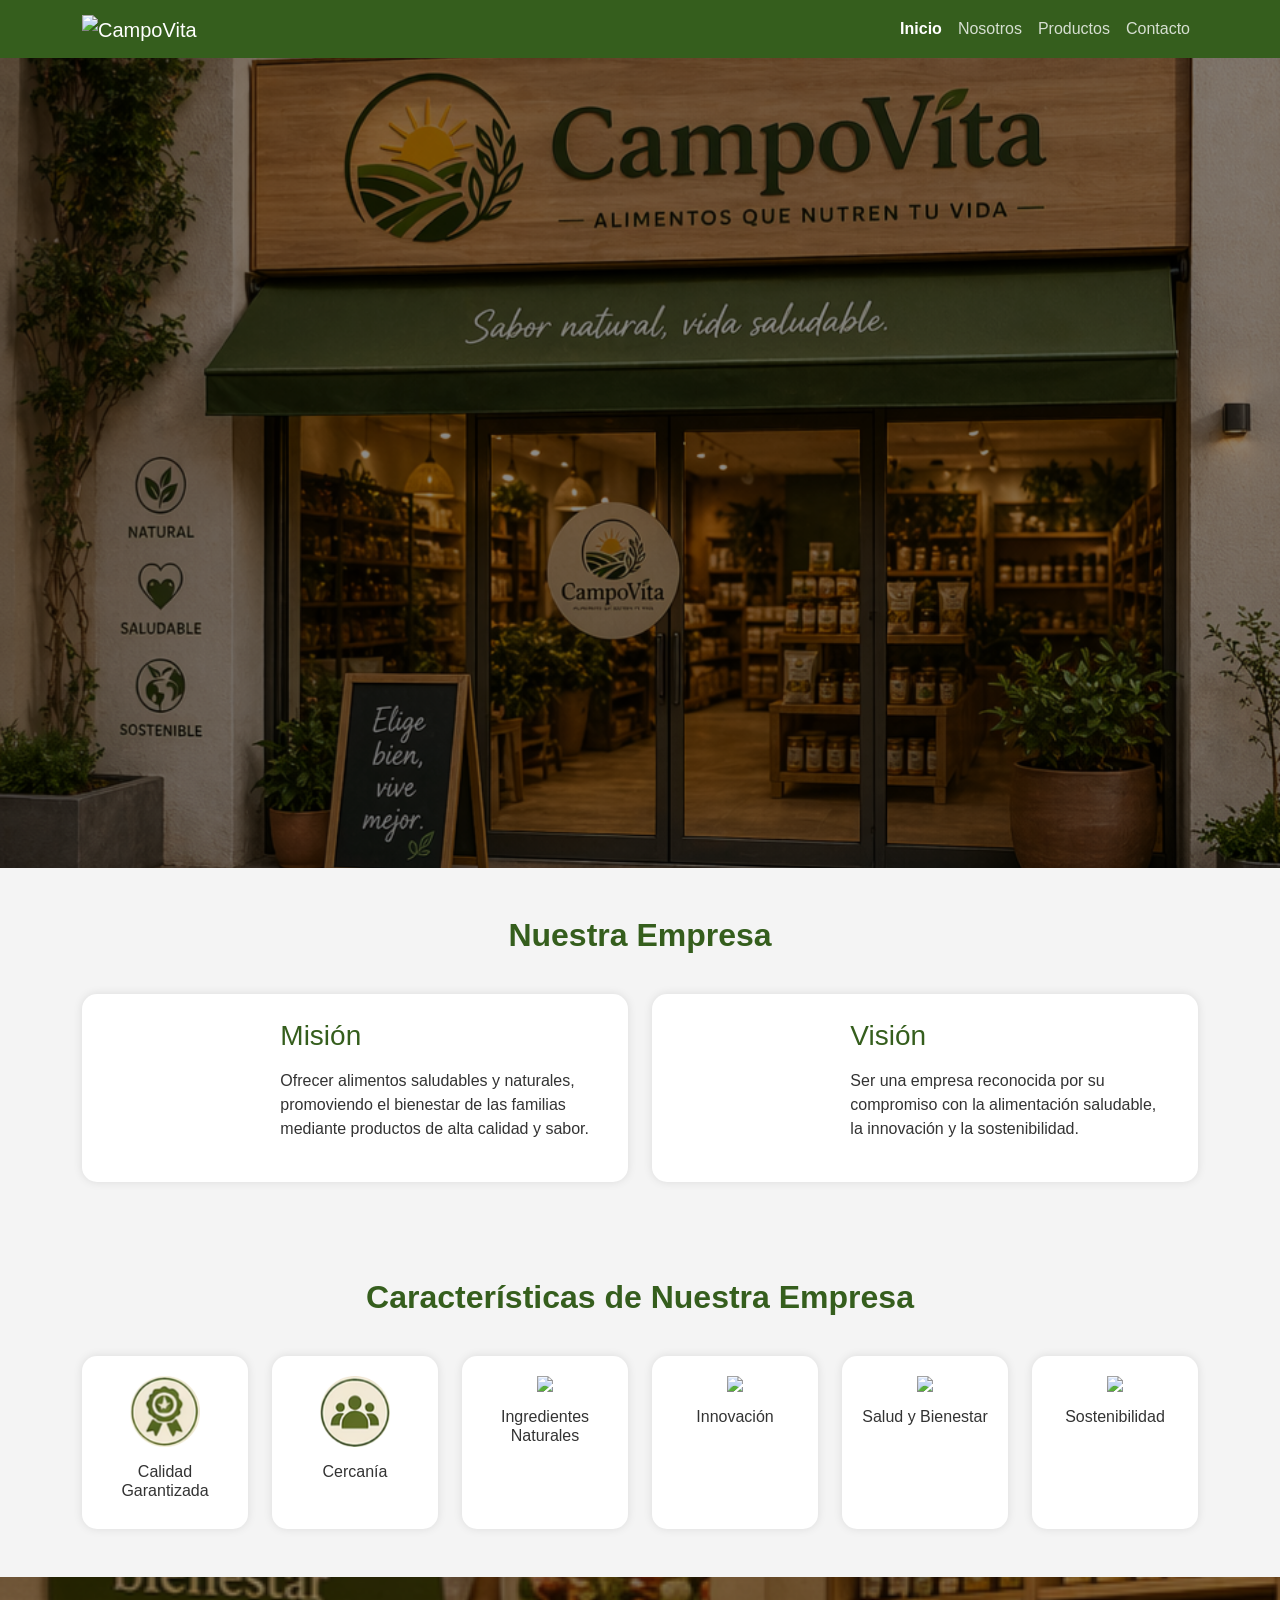
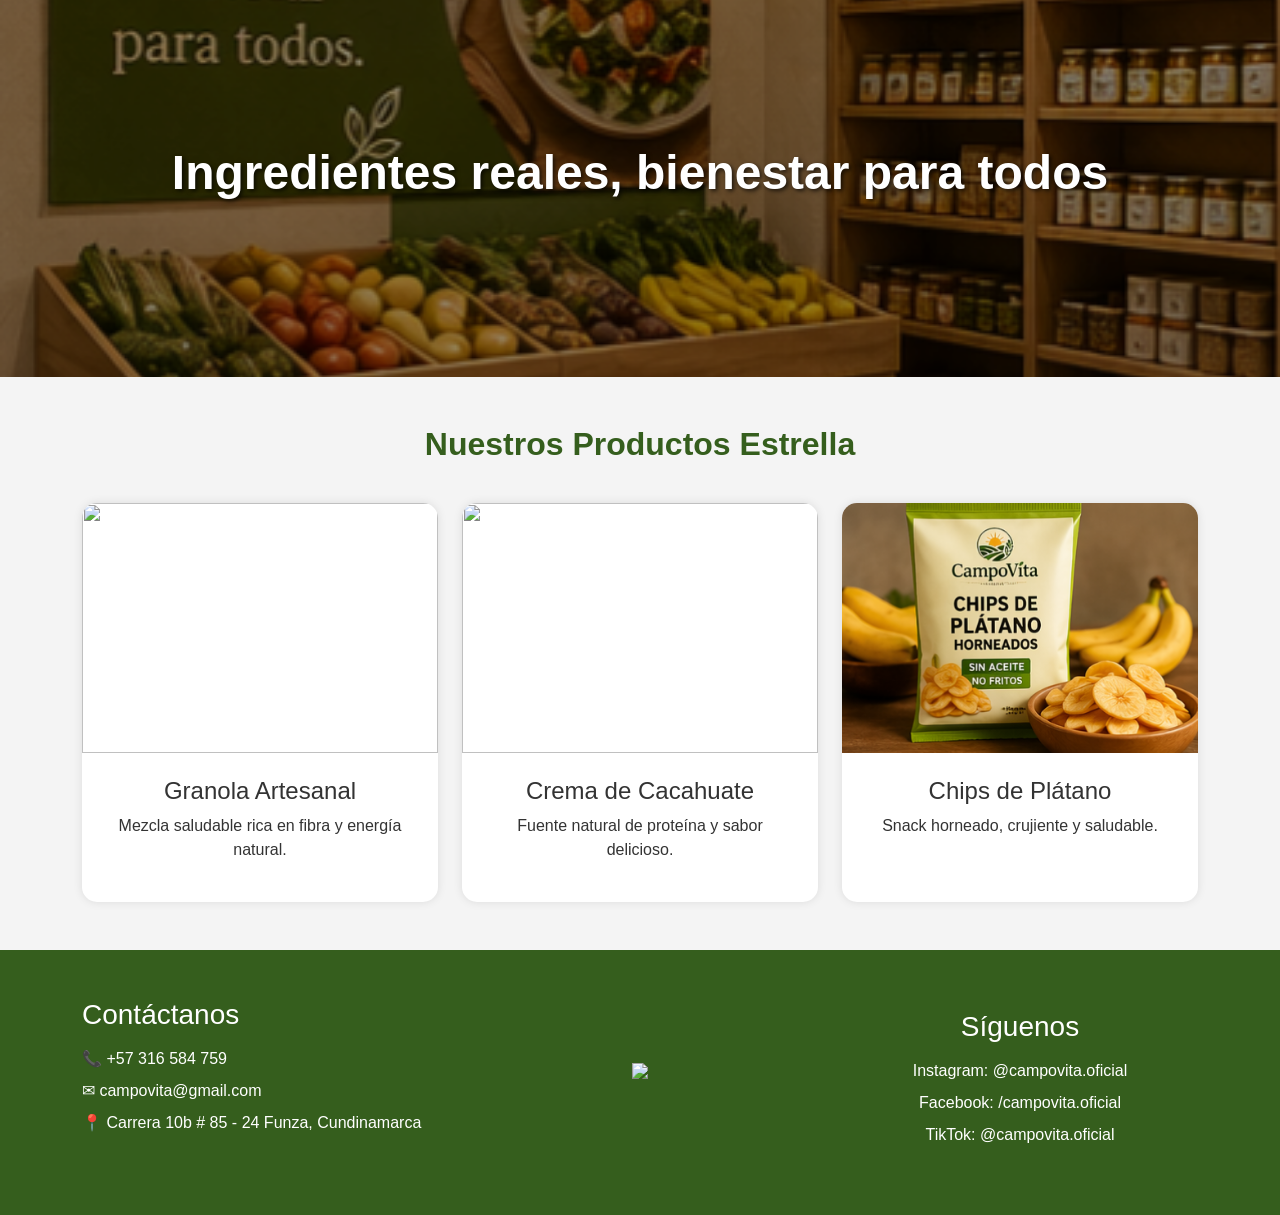
==== index.html @ fb5f3797 "Add files via upload" ====
<!DOCTYPE html>
<html lang="es">
<head>
    <meta charset="UTF-8">
    <meta name="viewport" content="width=device-width, initial-scale=1.0">
    <title>CampoVita</title>

    <link rel="stylesheet" href="css/bootstrap.min.css">
    
    <link rel="stylesheet" href="css/styles.css">
</head>

<body>

    <nav class="navbar navbar-expand-lg navbar-dark">
        <div class="container">
            <a class="navbar-brand" href="#">
                <img src="img/logo.png" alt="CampoVita">
            </a>

            <button class="navbar-toggler" type="button" data-bs-toggle="collapse" data-bs-target="#menu">
                <span class="navbar-toggler-icon"></span>
            </button>

            <div class="collapse navbar-collapse" id="menu">
                <ul class="navbar-nav ms-auto">
                    <li class="nav-item">
                        <a class="nav-link active" href="#">Inicio</a>
                    </li>

                    <li class="nav-item">
                        <a class="nav-link" href="#nosotros">Nosotros</a>
                    </li>

                    <li class="nav-item">
                        <a class="nav-link" href="productos.html">Productos</a>
                    </li>

                    <li class="nav-item">
                        <a class="nav-link" href="contactanos.html">Contacto</a>
                    </li>
                </ul>
            </div>
        </div>
    </nav>

    <section class="hero">
        <div class="container hero-content">
           

   
        </div>
    </section>

    <section class="py-5 mission-vision" id="nosotros">
        <div class="container">

            <h2 class="text-center section-title">
                Nuestra Empresa
            </h2>

            <div class="row g-4">

                <div class="col-md-6">
                    <div class="mission-box">

                        <div class="row align-items-center">
                            <div class="col-md-4 text-center">
                                <img src="img/misión.jpeg" alt="">
                            </div>

                            <div class="col-md-8">
                                <h3>Misión</h3>

                                <p>
                                    Ofrecer alimentos saludables y naturales,
                                    promoviendo el bienestar de las familias
                                    mediante productos de alta calidad y sabor.
                                </p>
                            </div>
                        </div>

                    </div>
                </div>

                <div class="col-md-6">
                    <div class="vision-box">

                        <div class="row align-items-center">
                            <div class="col-md-4 text-center">
                                <img src="img/visión.png" alt="">
                            </div>

                            <div class="col-md-8">
                                <h3>Visión</h3>

                                <p>
                                    Ser una empresa reconocida por su compromiso
                                    con la alimentación saludable, la innovación
                                    y la sostenibilidad.
                                </p>
                            </div>
                        </div>

                    </div>
                </div>

            </div>
        </div>
    </section>

    <section class="py-5">
        <div class="container">

            <h2 class="text-center section-title">
                Características de Nuestra Empresa
            </h2>

            <div class="row g-4">

                <div class="col-md-4 col-lg-2">
                    <div class="icon-card text-center">
                        <img src="img/calidad garantizada.png">
                        <h6>Calidad Garantizada</h6>
                    </div>
                </div>

                <div class="col-md-4 col-lg-2">
                    <div class="icon-card text-center">
                        <img src="img/cercanía.png">
                        <h6>Cercanía</h6>
                    </div>
                </div>

                <div class="col-md-4 col-lg-2">
                    <div class="icon-card text-center">
                        <img src="img/ingredientes naturales.png">
                        <h6>Ingredientes Naturales</h6>
                    </div>
                </div>

                <div class="col-md-4 col-lg-2">
                    <div class="icon-card text-center">
                        <img src="img/innovación.png">
                        <h6>Innovación</h6>
                    </div>
                </div>

                <div class="col-md-4 col-lg-2">
                    <div class="icon-card text-center">
                        <img src="img/salud y bienestar.png">
                        <h6>Salud y Bienestar</h6>
                    </div>
                </div>

                <div class="col-md-4 col-lg-2">
                    <div class="icon-card text-center">
                        <img src="img/sostenibilidad.png">
                        <h6>Sostenibilidad</h6>
                    </div>
                </div>

            </div>
        </div>
    </section>

    <section class="banner">
        <div class="container banner-content">
            <h2 class="display-5 fw-bold">
                Ingredientes reales, bienestar para todos
            </h2>
        </div>
    </section>

           </div>
    </section>

    <section class="py-5" id="productos">
        <div class="container">

            <h2 class="text-center section-title">
                Nuestros Productos Estrella
            </h2>

            <div class="row g-4">

                <div class="col-md-4">
                    <div class="product-card">

                        <img src="img/GRANOLA.png" class="img-fluid w-100">

                        <div class="p-4 text-center">
                            <h4>Granola Artesanal</h4>

                            <p>
                                Mezcla saludable rica en fibra y energía natural.
                            </p>
                        </div>

                    </div>
                </div>

                <div class="col-md-4">
                    <div class="product-card">

                        <img src="img/MANTEQUILLA DE MANI.png" class="img-fluid w-100">

                        <div class="p-4 text-center">
                            <h4>Crema de Cacahuate</h4>

                            <p>
                                Fuente natural de proteína y sabor delicioso.
                            </p>
                        </div>

                    </div>
                </div>

                <div class="col-md-4">
                    <div class="product-card">

                        <img src="img/CHIPS PLATANO.PNG" class="img-fluid w-100">

                        <div class="p-4 text-center">
                            <h4>Chips de Plátano</h4>

                            <p>
                                Snack horneado, crujiente y saludable.
                            </p>
                        </div>

                    </div>
                </div>

            </div>
        </div>
    </section>

    <footer class="py-5" id="contacto">

        <div class="container">

            <div class="row align-items-center">

                <div class="col-md-4 mb-4">
                    <h3>Contáctanos</h3>

                    <p>
                        📞 +57 316 584 759
                    </p>

                    <p>
                        ✉ campovita@gmail.com
                    </p>

                    <p>
                        📍 Carrera 10b # 85 - 24 Funza, Cundinamarca
                    </p>
                </div>

                <div class="col-md-4 text-center mb-4">
                    <img src="img/LOGO MONOCROMATICO.png">
                </div>

                <div class="col-md-4 text-center">
                    <h3>Síguenos</h3>

                    <p>Instagram: @campovita.oficial</p>
                    <p>Facebook: /campovita.oficial</p>
                    <p>TikTok: @campovita.oficial</p>
                </div>

            </div>

        </div>

    </footer>

    <script src="js/bootstrap.min.js"></script>

</body>
</html>
---- css/styles.css ----
body {
    font-family: Arial, Helvetica, sans-serif;
    background-color: #f4f4f4;
    color: #333;
    margin: 0;
    padding: 0;
}

.navbar {
    background-color: #355E1D !important;
}

.navbar-brand img {
    width: 180px;
}

.nav-link {
    color: rgba(255, 255, 255, 0.8) !important;
    transition: color 0.3s ease;
}

.nav-link:hover,
.nav-link.active {
    color: white !important;
    font-weight: bold;
}

.hero {
    background: url('../img/fondo 1_PAG PRINCIPAL.PNG') center/cover no-repeat;
    min-height: 90vh;
    display: flex;
    align-items: center;
    color: white;
    text-align: center;
    position: relative;
}

.hero::before {
    content: "";
    position: absolute;
    width: 100%;
    height: 100%;
    background: rgba(0,0,0,0.45);
    top: 0;
    left: 0;
}

.hero-content {
    position: relative;
    z-index: 2;
}

.section-title {
    color: #355E1D;
    font-weight: bold;
    margin-bottom: 40px;
    text-align: center;
}

.page-header {
    background: linear-gradient(135deg, #355E1D, #4CAF50);
    color: white;
    text-align: center;
    padding: 4rem 0;
    margin-bottom: 3rem;
}

.page-header h1 {
    font-size: 2.5rem;
    font-weight: bold;
    margin-bottom: 1rem;
}

.page-header p {
    font-size: 1.2rem;
    opacity: 0.9;
}

.icon-card,
.product-card,
.contact-form,
.contact-info,
.map-placeholder {
    background: white;
    border-radius: 15px;
    box-shadow: 0 0 10px rgba(0,0,0,0.1);
    transition: all 0.3s ease;
}

.icon-card {
    padding: 20px;
    height: 100%;
    text-align: center;
}

.icon-card:hover {
    transform: translateY(-5px);
    box-shadow: 0 0 15px rgba(0,0,0,0.2);
}

.icon-card img {
    width: 70px;
    margin-bottom: 15px;
}

.product-card {
    overflow: hidden;
    height: 100%;
}

.product-card:hover {
    transform: scale(1.03);
    box-shadow: 0 0 15px rgba(0,0,0,0.2);
}

.product-card img {
    height: 250px;
    object-fit: cover;
    width: 100%;
}

.product-info {
    padding: 1.5rem;
    text-align: center;
}

.product-info h4 {
    color: #355E1D;
    margin-bottom: 1rem;
}

.product-price {
    font-size: 1.5rem;
    font-weight: bold;
    color: #4CAF50;
    margin-top: 1rem;
}

.banner {
    background: url('../img/fondo 2_PAGINA PRINCIPAL.PNG') center/cover no-repeat;
    min-height: 400px;
    display: flex;
    align-items: center;
    color: white;
    text-align: center;
    position: relative;
}

.banner::before {
    content: "";
    position: absolute;
    width: 100%;
    height: 100%;
    background: rgba(0,0,0,0.4);
    top: 0;
    left: 0;
}

.banner-content {
    position: relative;
    z-index: 2;
}

.banner h2 {
    font-weight: bold;
    text-shadow: 2px 2px 4px rgba(0,0,0,0.7);
}

.video-section {
    background: white;
}

video,
.video-receta {
    border-radius: 20px;
    box-shadow: 0 0 15px rgba(0,0,0,0.2);
    max-width: 100%;
}

.video-receta {
    width: 100%;
    height: 350px;
    object-fit: cover;
}

.mission-vision img {
    width: 100%;
    border-radius: 15px;
    max-height: 200px;
    object-fit: cover;
}

.mission-box,
.vision-box {
    padding: 25px;
    border-radius: 15px;
    box-shadow: 0 0 10px rgba(0,0,0,0.1);
    height: 100%;
    background: white;
}

.mission-box h3,
.vision-box h3 {
    color: #355E1D;
    margin-bottom: 1rem;
}

.contact-form {
    padding: 2rem;
}

.form-group {
    margin-bottom: 1.5rem;
}

.form-group label {
    display: block;
    margin-bottom: 0.5rem;
    font-weight: 500;
    color: #333;
}

.form-group input,
.form-group textarea {
    width: 100%;
    padding: 0.75rem;
    border: 2px solid #ddd;
    border-radius: 8px;
    font-size: 1rem;
    transition: border-color 0.3s ease;
}

.form-group input:focus,
.form-group textarea:focus {
    outline: none;
    border-color: #355E1D;
}

.submit-btn {
    background: linear-gradient(135deg, #355E1D, #4CAF50);
    color: white;
    padding: 1rem 2rem;
    border: none;
    border-radius: 8px;
    font-size: 1.1rem;
    cursor: pointer;
    transition: all 0.3s ease;
    width: 100%;
}

.submit-btn:hover {
    transform: translateY(-2px);
    box-shadow: 0 0 10px rgba(0,0,0,0.1);
}

.contact-info {
    padding: 2rem;
    height: 100%;
}

.contact-item {
    margin-bottom: 2rem;
}

.contact-item h3 {
    color: #355E1D;
    margin-bottom: 0.5rem;
}

.contact-item p {
    color: #333;
    line-height: 1.6;
}

.map-section {
    background-color: #f4f4f4;
    padding: 4rem 0;
    text-align: center;
}

.map-placeholder {
    padding: 2rem;
}

.map-placeholder img {
    width: 100%;
    max-height: 400px;
    object-fit: cover;
    border-radius: 15px;
    margin-bottom: 1rem;
}

footer {
    background-color: #355E1D;
    color: white;
}

footer img {
    width: 180px;
}

footer h3 {
    color: white;
    margin-bottom: 1rem;
}

footer p {
    margin-bottom: 0.5rem;
}

.social-icons img {
    width: 35px;
    margin-right: 10px;
    transition: transform 0.3s ease;
}

.social-icons img:hover {
    transform: scale(1.1);
}

@media (max-width: 768px) {
    .hero h1 {
        font-size: 2.5rem;
    }
    
    .hero p {
        font-size: 1.2rem;
    }
    
    .page-header h1 {
        font-size: 2rem;
    }
    
    .product-card img {
        height: 200px;
    }
    
    .mission-box,
    .vision-box {
        margin-bottom: 1rem;
    }
}

@media (max-width: 480px) {
    .hero h1 {
        font-size: 2rem;
    }
    
    .page-header {
        padding: 2rem 0;
    }
    
    .page-header h1 {
        font-size: 1.8rem;
    }
    
    .section-title {
        font-size: 1.5rem;
    }
    
    .icon-card img {
        width: 50px;
    }
    
    .product-card img {
        height: 180px;
    }
}

.text-primary-custom {
    color: #355E1D !important;
}

.bg-primary-custom {
    background-color: #355E1D !important;
}

.btn-primary-custom {
    background: linear-gradient(135deg, #355E1D, #4CAF50);
    border: none;
    color: white;
    padding: 0.75rem 1.5rem;
    border-radius: 8px;
    transition: all 0.3s ease;
}

.btn-primary-custom:hover {
    transform: translateY(-2px);
    box-shadow: 0 0 10px rgba(0,0,0,0.1);
}
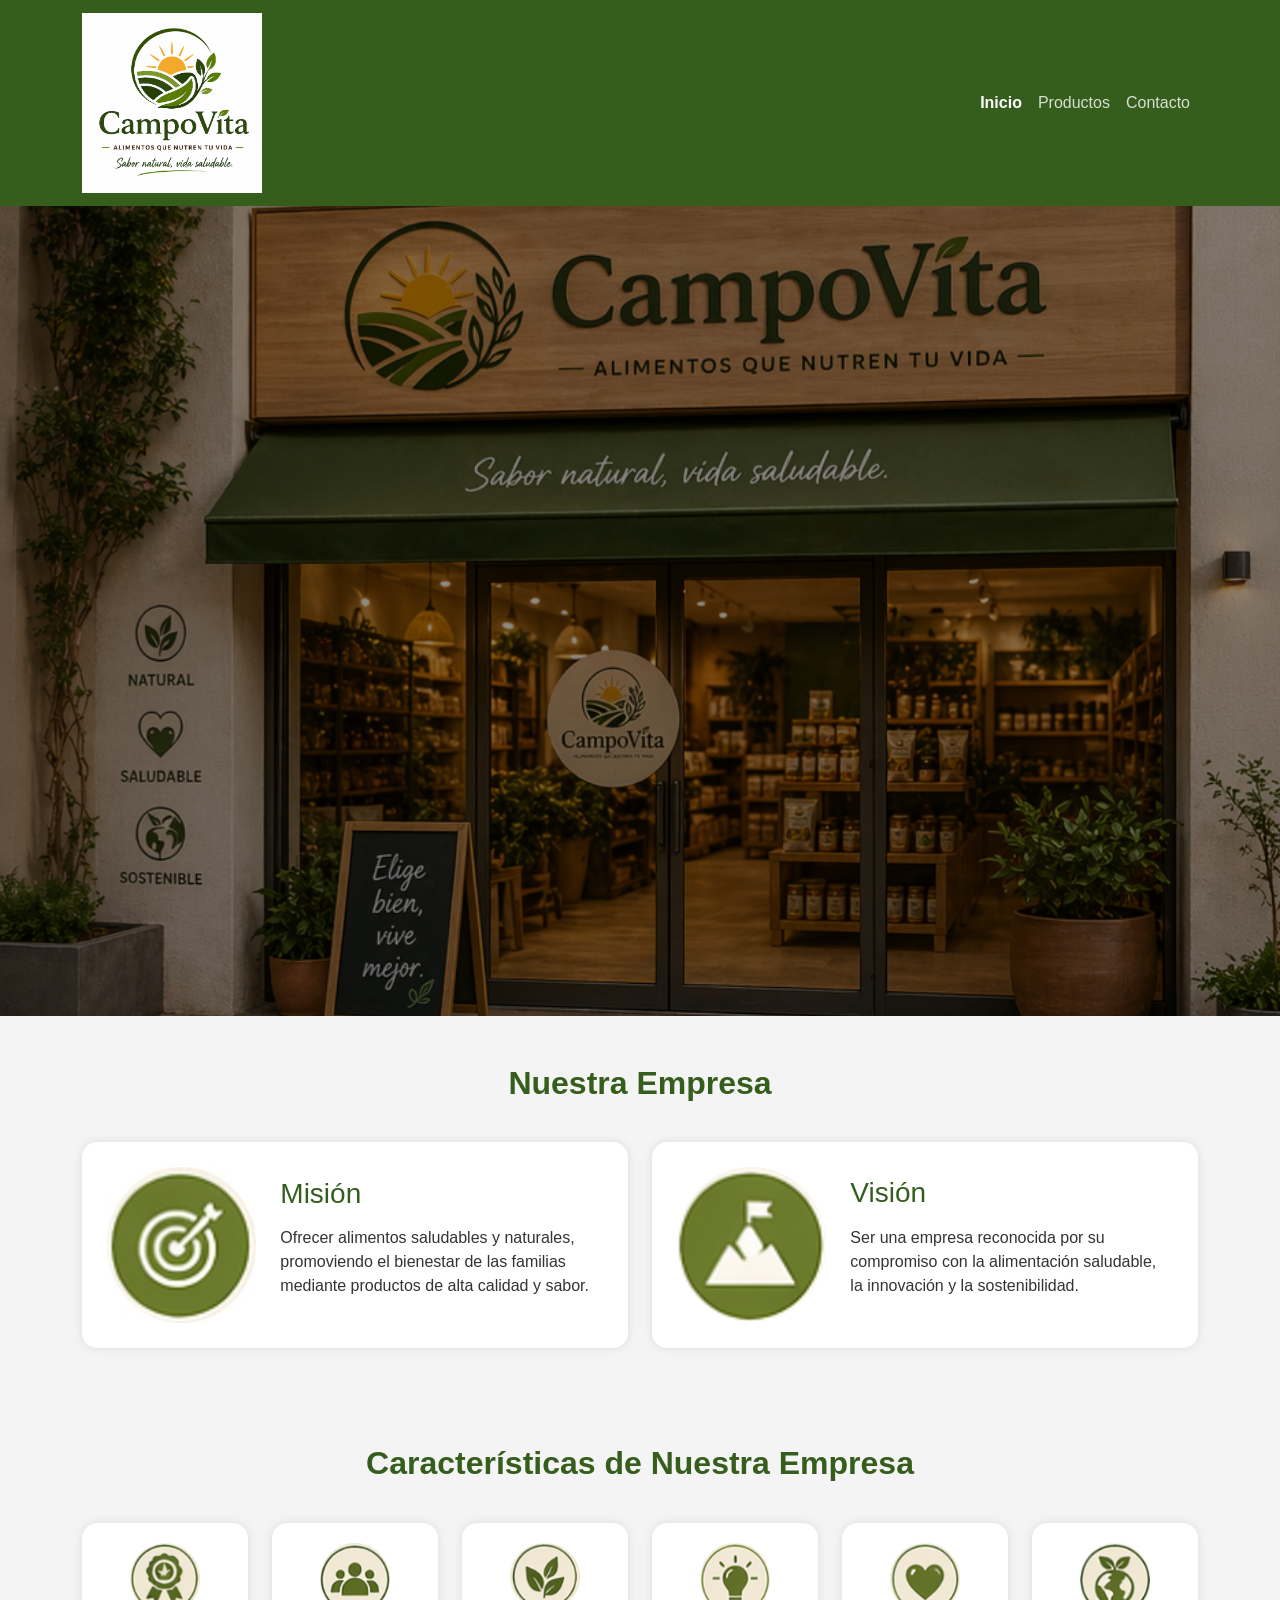
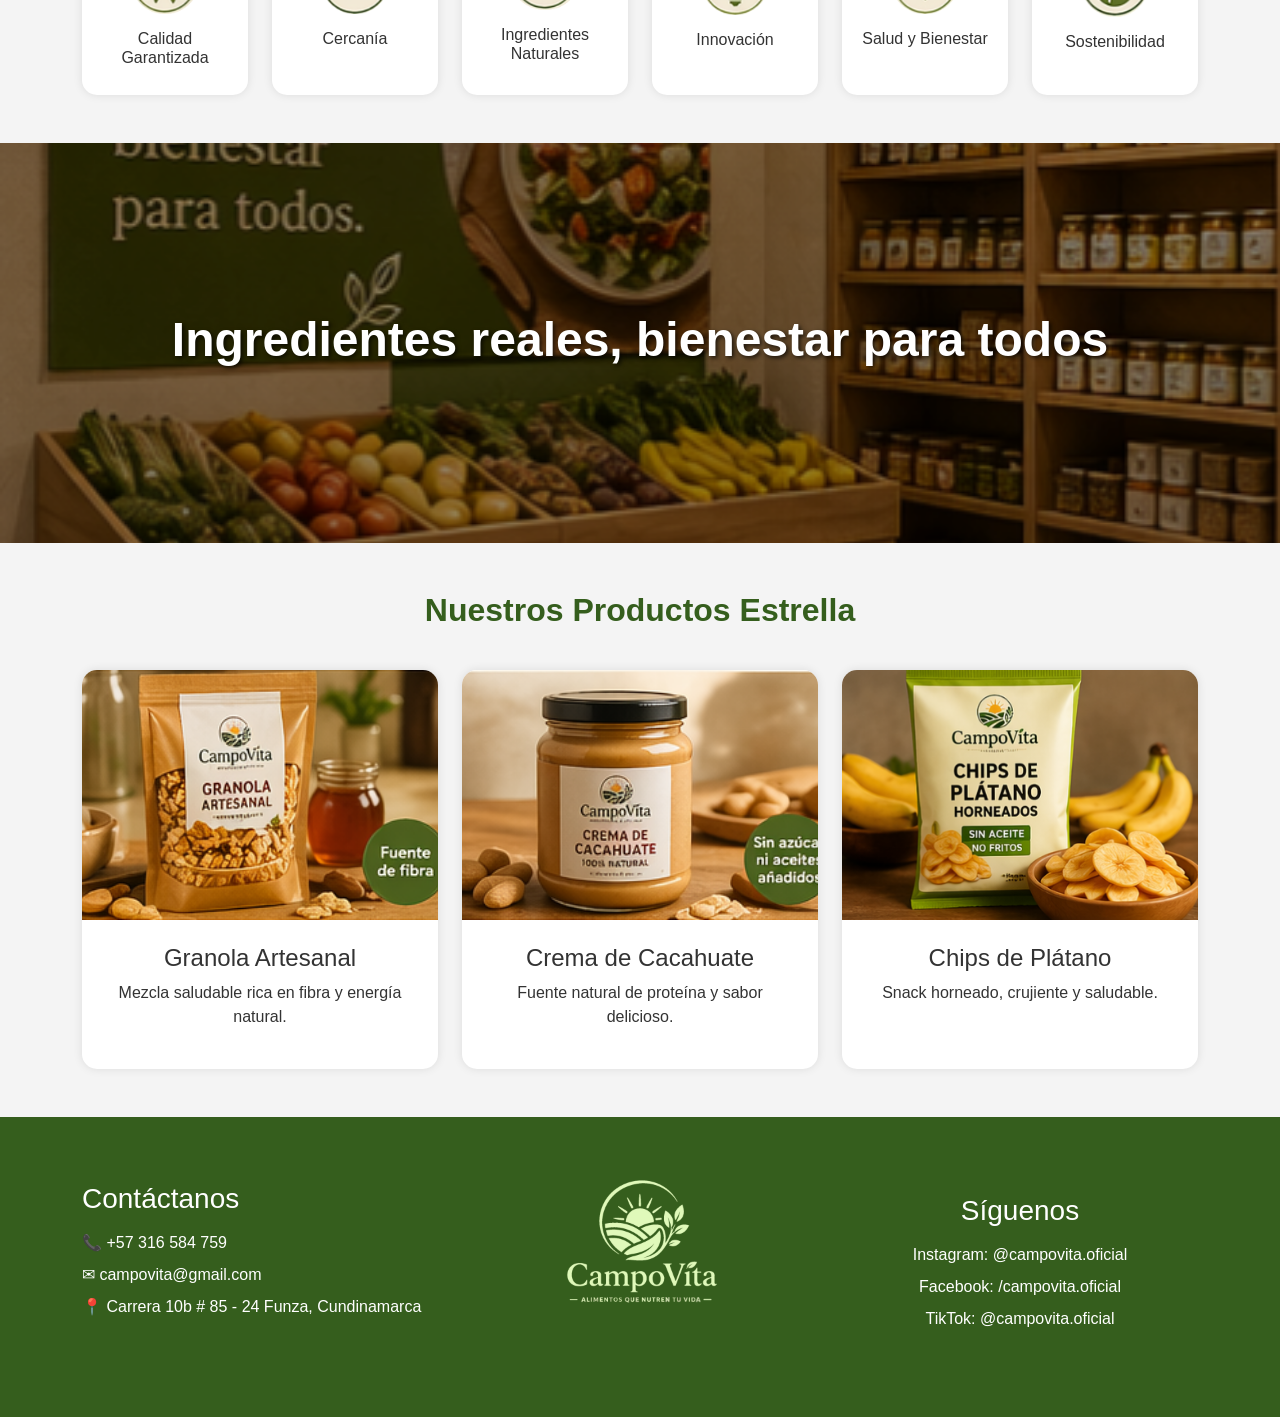
==== commit daa365c0: "Update index.html" ====
--- a/index.html
+++ b/index.html
@@ -29,10 +29,6 @@
                     </li>
 
                     <li class="nav-item">
-                        <a class="nav-link" href="#nosotros">Nosotros</a>
-                    </li>
-
-                    <li class="nav-item">
                         <a class="nav-link" href="productos.html">Productos</a>
                     </li>
 
@@ -279,4 +275,4 @@
     <script src="js/bootstrap.min.js"></script>
 
 </body>
-</html>+</html>
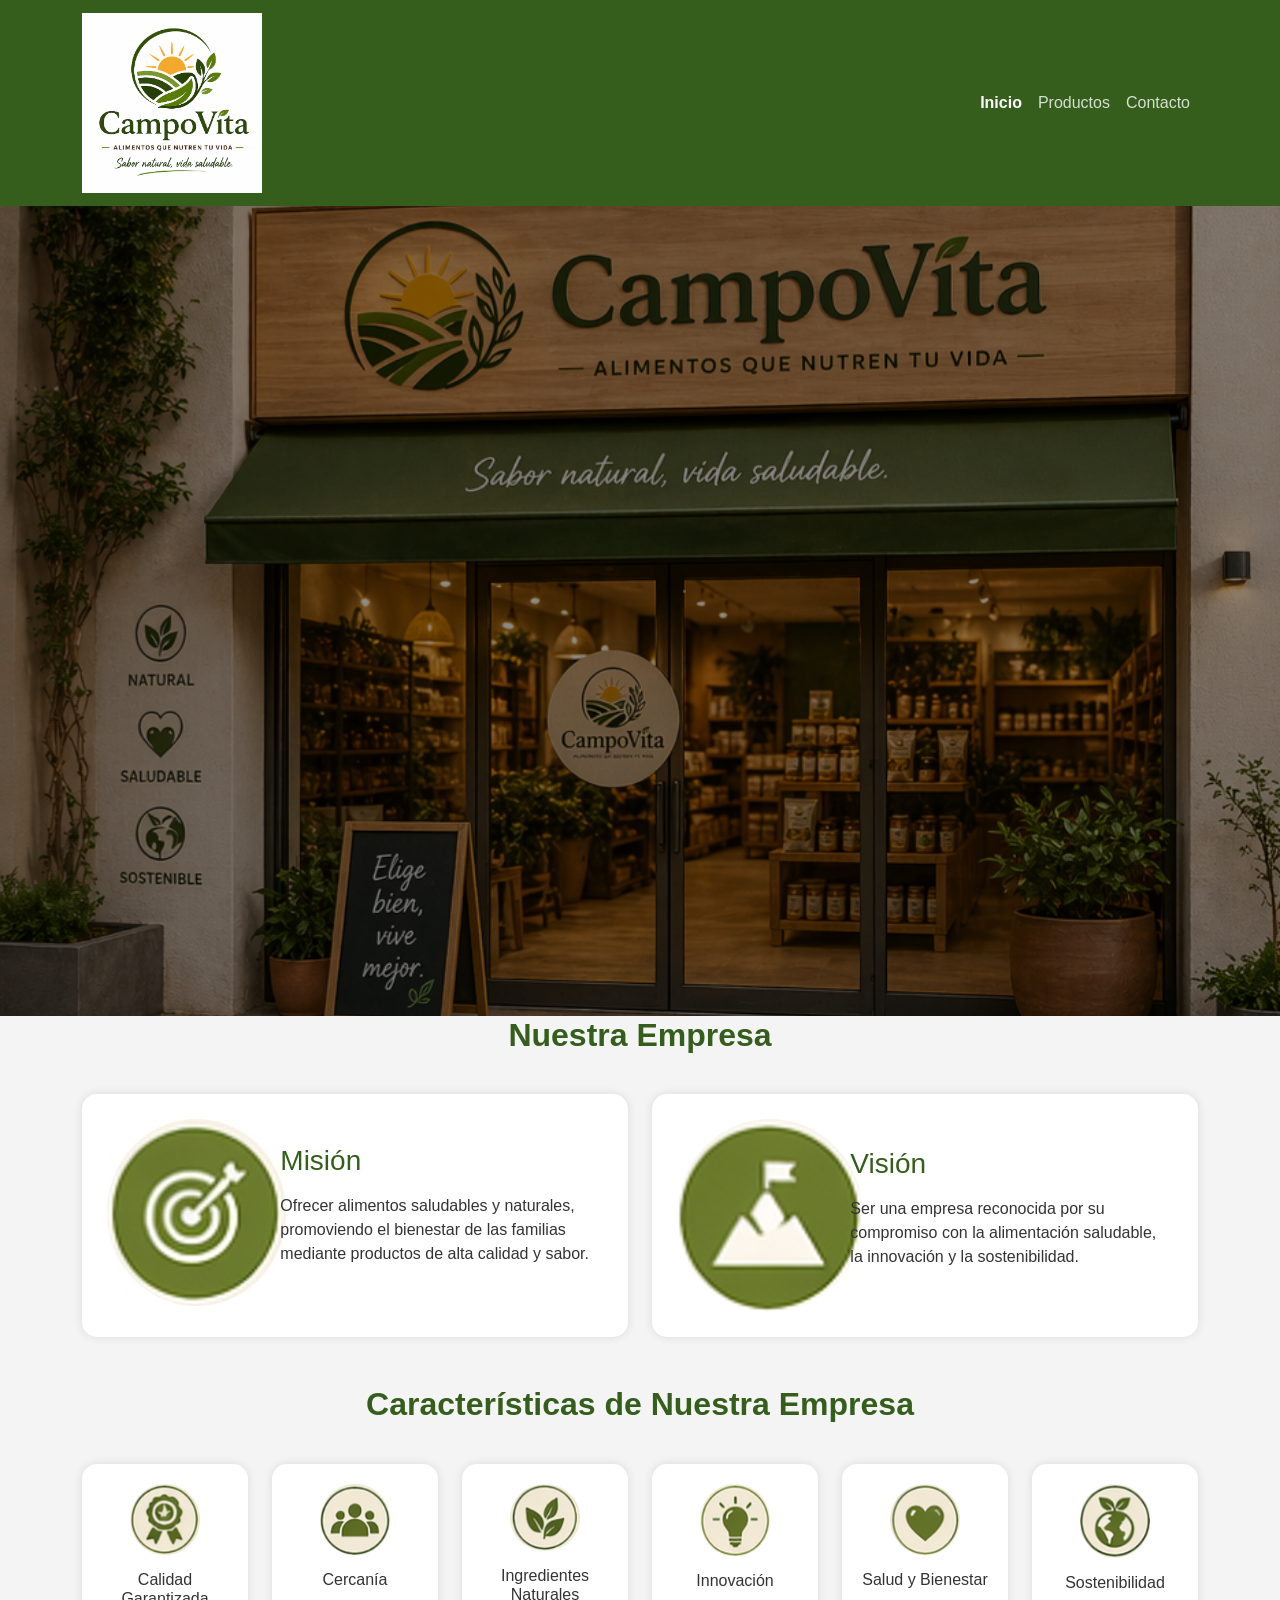
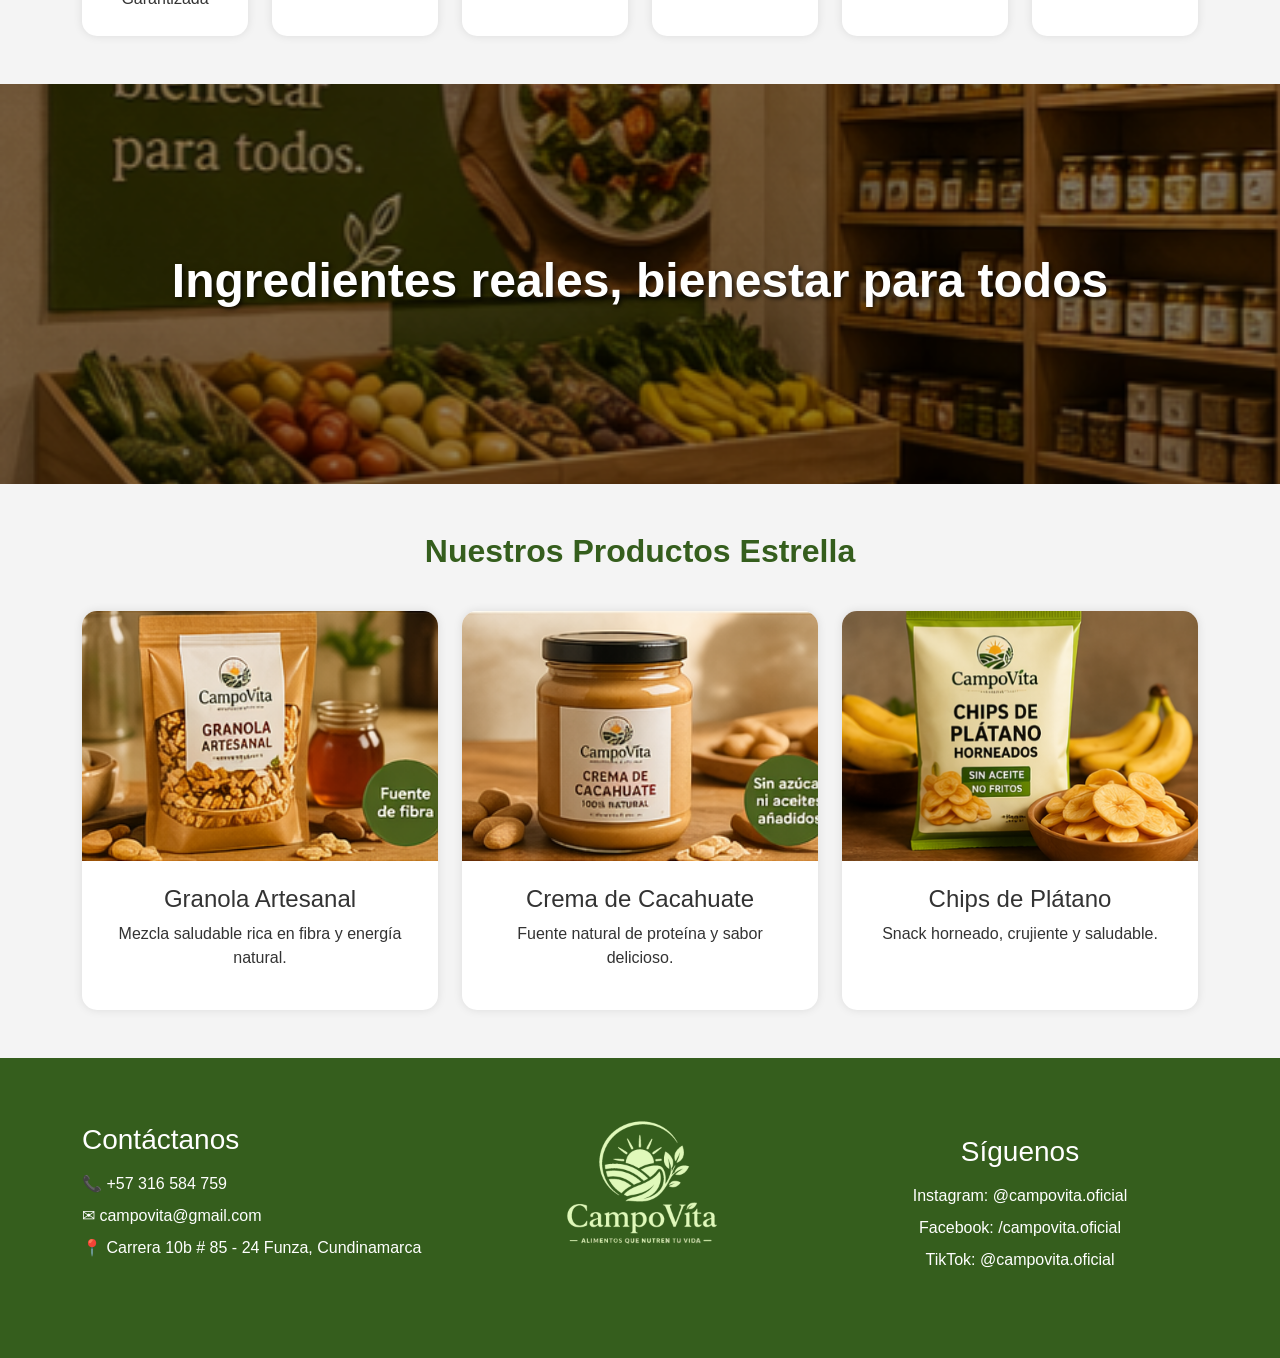
==== commit d338858c: "Update index.html" ====
--- a/index.html
+++ b/index.html
@@ -47,8 +47,6 @@
    
         </div>
     </section>
-
-    <section class="py-5 mission-vision" id="nosotros">
         <div class="container">
 
             <h2 class="text-center section-title">
